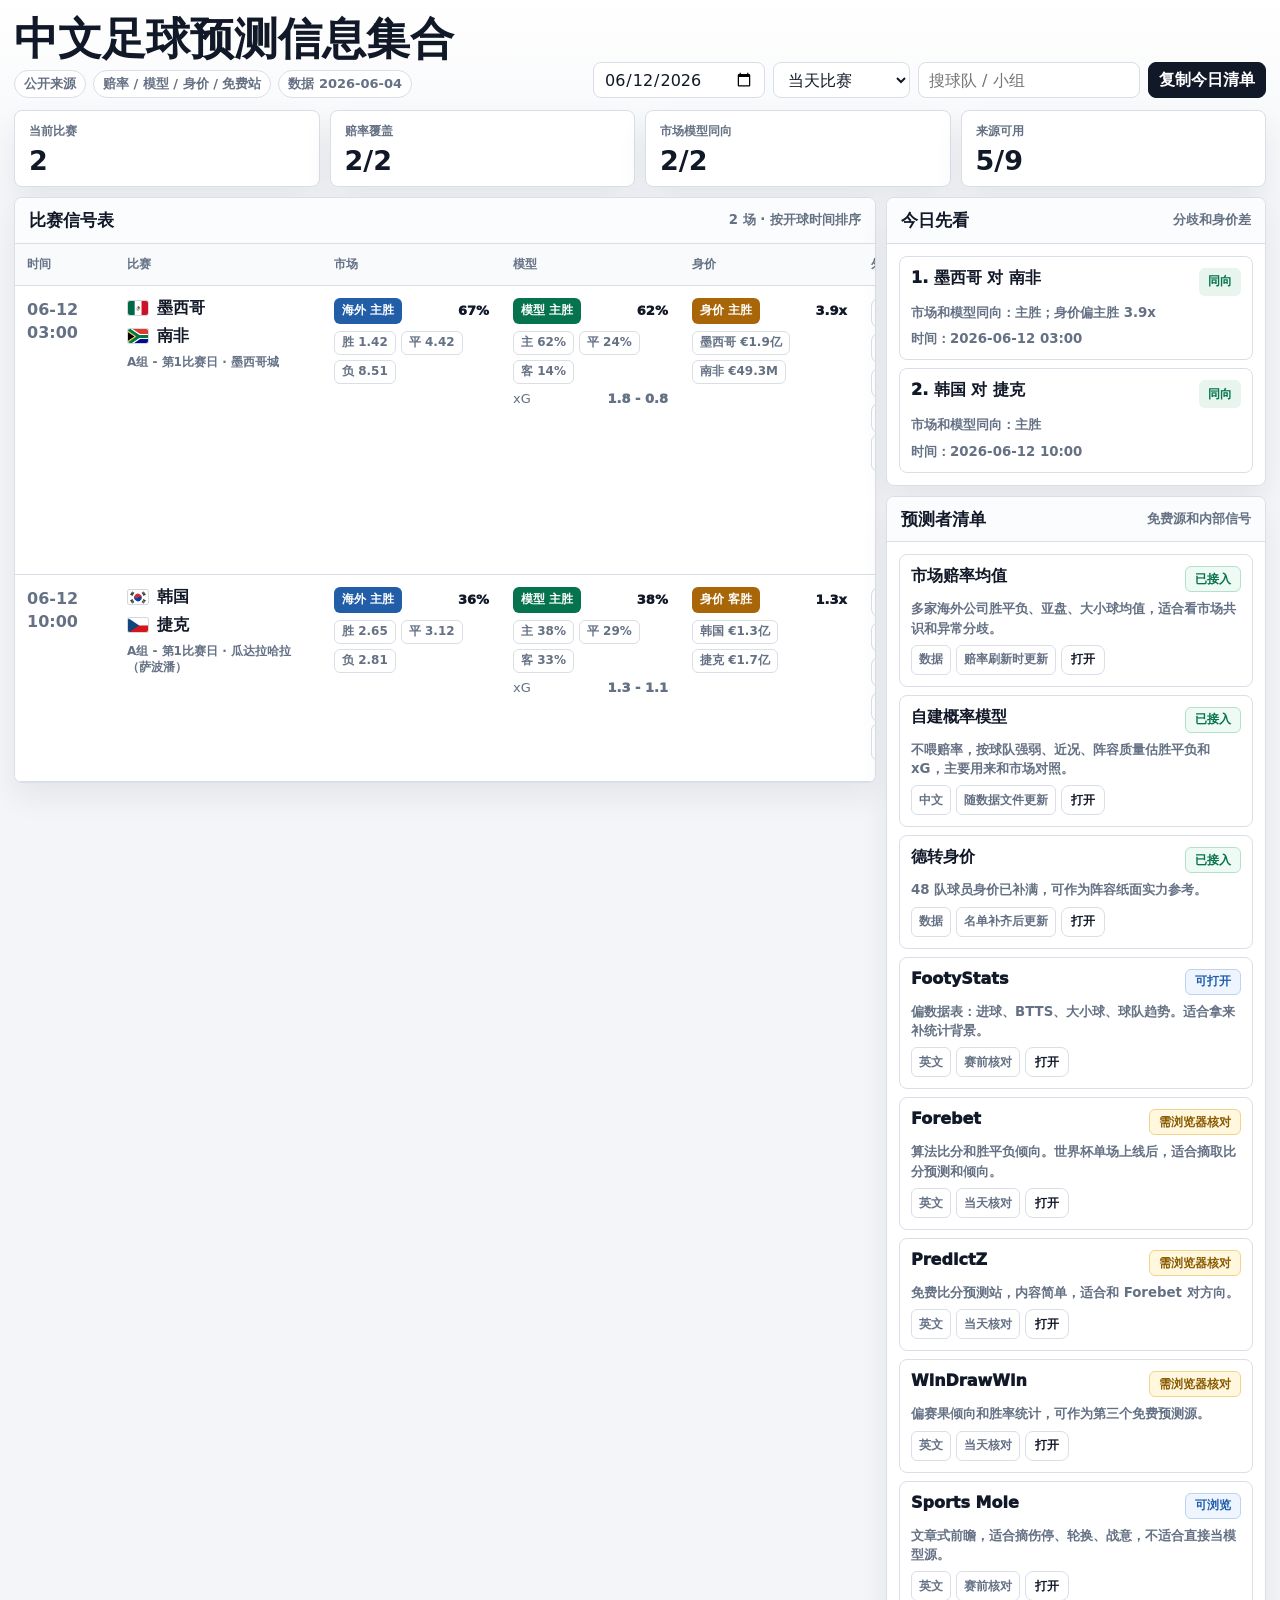
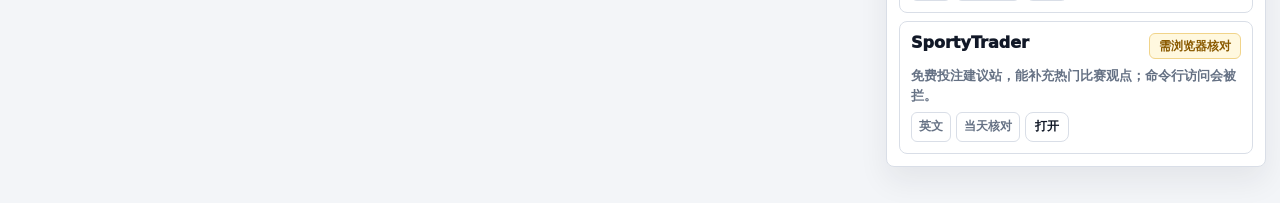
==== predictions.html @ edd51e8d "Add Chinese prediction hub" ====
<!doctype html>
<html lang="zh-CN">
<head>
  <meta charset="utf-8">
  <meta name="viewport" content="width=device-width, initial-scale=1">
  <meta name="description" content="中文足球预测信息集合：把赛程、赔率、模型、德转身价和免费预测源放在一张表里，方便赛前核对。">
  <title>中文足球预测信息集合</title>
  <link rel="icon" href="data:image/svg+xml,%3Csvg xmlns='http://www.w3.org/2000/svg' viewBox='0 0 32 32'%3E%3Crect width='32' height='32' rx='7' fill='%23111827'/%3E%3Cpath d='M7 20h18v4H7z' fill='%23ffffff'/%3E%3Cpath d='M7 14h12v4H7z' fill='%23f0c24b'/%3E%3Cpath d='M7 8h8v4H7z' fill='%23225ea8'/%3E%3C/svg%3E">
  <style>
    :root {
      color-scheme: light;
      --bg: #f3f5f8;
      --panel: #ffffff;
      --ink: #111827;
      --muted: #657184;
      --line: #d9dee7;
      --soft: #eef2f6;
      --blue: #225ea8;
      --green: #05734e;
      --amber: #a86609;
      --red: #b93631;
      --violet: #5946a8;
      --shadow: 0 14px 30px rgba(23, 31, 47, 0.07);
    }

    * { box-sizing: border-box; }
    html { scroll-behavior: smooth; }
    body {
      margin: 0;
      color: var(--ink);
      background:
        linear-gradient(180deg, #ffffff 0, rgba(255,255,255,0) 220px),
        var(--bg);
      font-family: Inter, ui-sans-serif, system-ui, -apple-system, BlinkMacSystemFont, "PingFang SC", "Microsoft YaHei", sans-serif;
    }

    button, input, select { font: inherit; }
    button { cursor: pointer; }
    a { color: inherit; text-decoration: none; }

    .shell {
      width: min(1440px, calc(100% - 28px));
      margin: 0 auto;
      padding: 16px 0 36px;
    }

    .topbar {
      display: grid;
      grid-template-columns: minmax(0, 1fr) auto;
      gap: 14px;
      align-items: end;
      margin-bottom: 12px;
    }

    h1 {
      margin: 0 0 8px;
      font-size: clamp(26px, 4vw, 44px);
      line-height: 1.05;
      letter-spacing: 0;
    }

    .deck {
      display: flex;
      flex-wrap: wrap;
      gap: 7px;
      color: var(--muted);
      font-size: 13px;
      font-weight: 760;
    }

    .pill,
    .status,
    .tag {
      display: inline-flex;
      align-items: center;
      min-height: 28px;
      padding: 0 9px;
      border: 1px solid var(--line);
      border-radius: 999px;
      background: #fff;
      white-space: nowrap;
    }

    .controls {
      display: flex;
      flex-wrap: wrap;
      justify-content: flex-end;
      gap: 8px;
    }

    .controls input,
    .controls select,
    .copy-btn,
    .link-btn {
      min-height: 36px;
      border: 1px solid var(--line);
      border-radius: 8px;
      background: #fff;
      color: var(--ink);
      padding: 0 10px;
      outline: none;
    }

    .copy-btn {
      background: #111827;
      color: #fff;
      border-color: #111827;
      font-weight: 850;
    }

    .metrics {
      display: grid;
      grid-template-columns: repeat(4, minmax(0, 1fr));
      gap: 10px;
      margin-bottom: 10px;
    }

    .metric,
    .panel,
    .brief-card,
    .source-card {
      border: 1px solid var(--line);
      border-radius: 8px;
      background: var(--panel);
      box-shadow: var(--shadow);
    }

    .metric {
      min-height: 74px;
      padding: 12px 14px;
    }

    .metric span {
      display: block;
      color: var(--muted);
      font-size: 12px;
      font-weight: 850;
    }

    .metric strong {
      display: block;
      margin-top: 7px;
      font-size: 27px;
      line-height: 1;
    }

    .layout {
      display: grid;
      grid-template-columns: minmax(0, 1fr) 380px;
      gap: 10px;
      align-items: start;
    }

    .panel { overflow: hidden; }

    .panel-head {
      display: flex;
      justify-content: space-between;
      align-items: center;
      gap: 12px;
      padding: 12px 14px;
      border-bottom: 1px solid var(--line);
      background: #fbfcfd;
    }

    .panel-head h2 {
      margin: 0;
      font-size: 17px;
      line-height: 1.2;
      letter-spacing: 0;
    }

    .panel-head small {
      color: var(--muted);
      font-weight: 850;
    }

    .table-wrap { overflow-x: auto; }

    table {
      width: 100%;
      min-width: 1040px;
      border-collapse: collapse;
      background: #fff;
    }

    th, td {
      padding: 12px;
      border-bottom: 1px solid var(--line);
      text-align: left;
      vertical-align: top;
    }

    th {
      position: sticky;
      top: 0;
      z-index: 2;
      background: #f8fafc;
      color: var(--muted);
      font-size: 12px;
      font-weight: 920;
    }

    tbody tr:hover { background: #fbfdff; }

    .time {
      min-width: 76px;
      color: var(--muted);
      font-weight: 900;
      line-height: 1.45;
    }

    .match-name {
      display: grid;
      gap: 7px;
      min-width: 182px;
      font-weight: 920;
    }

    .team-line {
      display: flex;
      align-items: center;
      gap: 8px;
    }

    .flag {
      width: 22px;
      height: 16px;
      border: 1px solid rgba(17, 24, 39, 0.12);
      border-radius: 3px;
      object-fit: cover;
      background: var(--soft);
      flex: 0 0 auto;
    }

    .round {
      color: var(--muted);
      font-size: 12px;
      font-weight: 820;
      line-height: 1.4;
    }

    .stack {
      display: grid;
      gap: 7px;
      min-width: 154px;
    }

    .line {
      display: flex;
      align-items: center;
      justify-content: space-between;
      gap: 8px;
      font-size: 13px;
    }

    .line b { font-weight: 920; }
    .muted { color: var(--muted); }

    .odds-row,
    .source-row {
      display: flex;
      flex-wrap: wrap;
      gap: 5px;
    }

    .odds-row span,
    .mini {
      display: inline-flex;
      align-items: center;
      min-height: 24px;
      padding: 0 7px;
      border: 1px solid var(--line);
      border-radius: 6px;
      background: #fff;
      color: var(--muted);
      font-size: 12px;
      font-weight: 820;
    }

    .pick {
      display: inline-flex;
      align-items: center;
      min-height: 26px;
      padding: 0 8px;
      border-radius: 6px;
      color: #fff;
      background: #1f2937;
      font-size: 12px;
      font-weight: 920;
    }

    .pick.market { background: var(--blue); }
    .pick.model { background: var(--green); }
    .pick.value { background: var(--amber); }
    .pick.source { background: var(--violet); }
    .pick.none { background: #8b95a5; }

    .gap-badge {
      display: inline-flex;
      align-items: center;
      min-height: 28px;
      padding: 0 9px;
      border-radius: 6px;
      font-size: 12px;
      font-weight: 920;
      background: #eef2f6;
      color: #1f2937;
    }

    .gap-badge.high { background: #fde8e6; color: var(--red); }
    .gap-badge.mid { background: #fff3d6; color: #8a5a00; }
    .gap-badge.low { background: #e7f5ee; color: var(--green); }

    .side-stack {
      display: grid;
      gap: 10px;
    }

    .brief-list,
    .source-list {
      display: grid;
      gap: 8px;
      padding: 12px;
    }

    .brief-card,
    .source-card {
      display: grid;
      gap: 7px;
      padding: 11px;
      box-shadow: none;
    }

    .brief-top,
    .source-top {
      display: flex;
      align-items: flex-start;
      justify-content: space-between;
      gap: 10px;
      font-weight: 920;
    }

    .brief-card small,
    .source-card small {
      color: var(--muted);
      font-weight: 760;
      line-height: 1.45;
    }

    .source-meta {
      display: flex;
      flex-wrap: wrap;
      gap: 5px;
    }

    .status { min-height: 26px; border-radius: 6px; font-size: 12px; font-weight: 900; }
    .status.ready { color: var(--green); border-color: #b7dfcc; background: #eefaf4; }
    .status.manual { color: #8a5a00; border-color: #f1d48a; background: #fff8df; }
    .status.open { color: var(--blue); border-color: #bfd3ee; background: #eef5ff; }

    .link-btn {
      display: inline-flex;
      align-items: center;
      justify-content: center;
      min-height: 30px;
      padding: 0 9px;
      color: #111827;
      font-size: 12px;
      font-weight: 900;
      white-space: nowrap;
    }

    .empty {
      padding: 22px;
      color: var(--muted);
      font-weight: 850;
    }

    @media (max-width: 1120px) {
      .topbar,
      .layout { grid-template-columns: 1fr; }
      .controls { justify-content: flex-start; }
      .metrics { grid-template-columns: repeat(2, minmax(0, 1fr)); }
    }

    @media (max-width: 720px) {
      .shell { width: min(100% - 18px, 1440px); padding-top: 12px; }
      .metrics { grid-template-columns: repeat(2, minmax(0, 1fr)); }
      .metric { min-height: 66px; padding: 10px; }
      .metric strong { font-size: 22px; }
      .panel-head { align-items: flex-start; flex-direction: column; }
      table { min-width: 0; }
      thead { display: none; }
      tbody, tr, td { display: block; width: 100%; }
      tbody tr { padding: 10px 0; border-bottom: 1px solid var(--line); }
      td { border-bottom: 0; padding: 7px 12px; }
      td::before {
        content: attr(data-label);
        display: block;
        margin-bottom: 5px;
        color: var(--muted);
        font-size: 11px;
        font-weight: 920;
      }
      .match-name, .stack { min-width: 0; }
      .controls input[type="search"] { width: min(100%, 220px); }
    }
  </style>
</head>
<body>
  <main class="shell">
    <header class="topbar">
      <div>
        <h1>中文足球预测信息集合</h1>
        <div class="deck">
          <span class="pill">公开来源</span>
          <span class="pill">赔率 / 模型 / 身价 / 免费站</span>
          <span class="pill" id="updated-at">读取中</span>
        </div>
      </div>
      <div class="controls" aria-label="筛选比赛">
        <input id="date-filter" type="date" value="2026-06-25">
        <select id="scope-filter">
          <option value="day">当天比赛</option>
          <option value="48h">未来 48 小时</option>
          <option value="all">全部比赛</option>
          <option value="gap">高分歧</option>
        </select>
        <input id="team-filter" type="search" placeholder="搜球队 / 小组">
        <button class="copy-btn" id="copy-brief" type="button">复制今日清单</button>
      </div>
    </header>

    <section class="metrics" id="metrics" aria-label="今日概览"></section>

    <section class="layout">
      <div class="panel">
        <div class="panel-head">
          <h2>比赛信号表</h2>
          <small id="table-note">按开球时间排序</small>
        </div>
        <div class="table-wrap">
          <table>
            <thead>
              <tr>
                <th>时间</th>
                <th>比赛</th>
                <th>市场</th>
                <th>模型</th>
                <th>身价</th>
                <th>外部源</th>
                <th>读法</th>
              </tr>
            </thead>
            <tbody id="match-body"><tr><td colspan="7" class="empty">正在读取数据...</td></tr></tbody>
          </table>
        </div>
      </div>

      <aside class="side-stack">
        <section class="panel">
          <div class="panel-head">
            <h2>今日先看</h2>
            <small>分歧和身价差</small>
          </div>
          <div class="brief-list" id="brief-list"></div>
        </section>

        <section class="panel">
          <div class="panel-head">
            <h2>预测者清单</h2>
            <small>免费源和内部信号</small>
          </div>
          <div class="source-list" id="source-list"></div>
        </section>
      </aside>
    </section>
  </main>

  <script>
    const PICK_TEXT = { home: "主胜", draw: "平局", away: "客胜" };
    const state = { matches: [], squads: {}, sources: [], visible: [] };

    const el = {
      updatedAt: document.querySelector("#updated-at"),
      metrics: document.querySelector("#metrics"),
      body: document.querySelector("#match-body"),
      briefList: document.querySelector("#brief-list"),
      sourceList: document.querySelector("#source-list"),
      date: document.querySelector("#date-filter"),
      scope: document.querySelector("#scope-filter"),
      team: document.querySelector("#team-filter"),
      tableNote: document.querySelector("#table-note"),
      copy: document.querySelector("#copy-brief")
    };

    function esc(value) {
      return String(value == null ? "" : value).replace(/[&<>"']/g, (char) => ({
        "&": "&amp;", "<": "&lt;", ">": "&gt;", '"': "&quot;", "'": "&#39;"
      }[char]));
    }

    function parseKickoff(value) {
      return new Date(String(value).replace(" ", "T") + ":00+08:00");
    }

    function dateKey(value) {
      return String(value || "").slice(0, 10);
    }

    function timeLabel(value) {
      const [, time] = String(value).split(" ");
      return time || "--:--";
    }

    function flag(team) {
      const iso = state.squads[team]?.iso;
      if (!iso) return "";
      return `<img class="flag" src="./assets/flags/4x3/${esc(iso)}.svg" alt="">`;
    }

    function valueAmount(team) {
      return Number(state.squads[team]?.market_value_eur || 0);
    }

    function marketMoney(value) {
      const n = Number(value || 0);
      if (!n) return "待补";
      if (n >= 1e9) return `€${(n / 1e9).toFixed(2)}B`;
      if (n >= 100e6) return `€${(n / 100e6).toFixed(1)}亿`;
      return `€${(n / 1e6).toFixed(1)}M`;
    }

    function percent(value) {
      const n = Number(value);
      if (!Number.isFinite(n)) return "--";
      return `${Math.round(n * 100)}%`;
    }

    function fairProbs(odds) {
      if (!odds || !odds.home || !odds.draw || !odds.away) return null;
      const raw = { home: 1 / odds.home, draw: 1 / odds.draw, away: 1 / odds.away };
      const total = raw.home + raw.draw + raw.away;
      return { home: raw.home / total, draw: raw.draw / total, away: raw.away / total };
    }

    function topPick(obj) {
      if (!obj) return { key: null, value: null };
      return ["home", "draw", "away"].reduce((best, key) => {
        const value = Number(obj[key]);
        return Number.isFinite(value) && value > Number(best.value ?? -1) ? { key, value } : best;
      }, { key: null, value: null });
    }

    function matchMarket(match) {
      const lottery = match.lottery?.oneXTwo || null;
      const offshore = match.offshore?.oneXTwo || null;
      return { active: lottery || offshore, source: lottery ? "竞彩" : offshore ? "海外" : "待抓取" };
    }

    function valuePick(match) {
      const home = valueAmount(match.home);
      const away = valueAmount(match.away);
      if (!home && !away) return { key: null, home, away, ratio: 0 };
      if (home === away) return { key: "draw", home, away, ratio: 1 };
      const bigger = Math.max(home, away);
      const smaller = Math.max(1, Math.min(home || 1, away || 1));
      return { key: home > away ? "home" : "away", home, away, ratio: bigger / smaller };
    }

    function enrich(match) {
      const market = matchMarket(match);
      const fair = fairProbs(market.active);
      const marketPick = topPick(fair);
      const modelPick = topPick(match.model);
      const value = valuePick(match);
      const gap = fair ? Math.max(...["home", "draw", "away"].map((key) => Math.abs(Number(match.model?.[key] || 0) - Number(fair[key] || 0)))) : 0;
      return { ...match, market, fair, marketPick, modelPick, value, gap, kickoffDate: parseKickoff(match.kickoff) };
    }

    function gapLevel(match) {
      const directionDiff = match.marketPick.key && match.modelPick.key && match.marketPick.key !== match.modelPick.key;
      if (directionDiff || match.gap >= 0.18) return ["high", "重点看", directionDiff ? "方向不同" : `最大差 ${percent(match.gap)}`];
      if (match.gap >= 0.10) return ["mid", "有分歧", `最大差 ${percent(match.gap)}`];
      return ["low", "同向", `最大差 ${percent(match.gap)}`];
    }

    function sourceStatusClass(source) {
      if (source.status === "已接入") return "ready";
      if (source.status === "可打开" || source.status === "可浏览") return "open";
      return "manual";
    }

    function readLine(match) {
      const [level, label, note] = gapLevel(match);
      const pieces = [];
      if (match.marketPick.key && match.modelPick.key && match.marketPick.key === match.modelPick.key) {
        pieces.push(`市场和模型同向：${PICK_TEXT[match.modelPick.key]}`);
      } else if (match.marketPick.key && match.modelPick.key) {
        pieces.push(`市场看${PICK_TEXT[match.marketPick.key]}，模型看${PICK_TEXT[match.modelPick.key]}`);
      } else {
        pieces.push("等赔率或模型补齐");
      }
      if (match.value.key && match.value.ratio >= 1.4) pieces.push(`身价偏${PICK_TEXT[match.value.key]} ${match.value.ratio.toFixed(1)}x`);
      return { level, label, note, text: pieces.join("；") };
    }

    function teamLine(team) {
      return `<span class="team-line">${flag(team)}<span>${esc(team)}</span></span>`;
    }

    function oddsHtml(match) {
      const active = match.market.active;
      if (!active) return `<span class="pick none">赔率待抓取</span>`;
      return `
        <div class="line"><span class="pick market">${match.market.source} ${PICK_TEXT[match.marketPick.key]}</span><b>${percent(match.marketPick.value)}</b></div>
        <div class="odds-row"><span>胜 ${Number(active.home).toFixed(2)}</span><span>平 ${Number(active.draw).toFixed(2)}</span><span>负 ${Number(active.away).toFixed(2)}</span></div>
      `;
    }

    function modelHtml(match) {
      if (!match.modelPick.key) return `<span class="pick none">模型待算</span>`;
      return `
        <div class="line"><span class="pick model">模型 ${PICK_TEXT[match.modelPick.key]}</span><b>${percent(match.modelPick.value)}</b></div>
        <div class="odds-row"><span>主 ${percent(match.model?.home)}</span><span>平 ${percent(match.model?.draw)}</span><span>客 ${percent(match.model?.away)}</span></div>
        <div class="line muted"><span>xG</span><b>${Number(match.model?.xgHome || 0).toFixed(1)} - ${Number(match.model?.xgAway || 0).toFixed(1)}</b></div>
      `;
    }

    function valueHtml(match) {
      const value = match.value;
      const label = value.key ? PICK_TEXT[value.key] : "待补";
      const ratioText = value.ratio > 1 ? `${value.ratio.toFixed(1)}x` : "接近";
      return `
        <div class="line"><span class="pick value">身价 ${label}</span><b>${ratioText}</b></div>
        <div class="odds-row"><span>${esc(match.home)} ${marketMoney(value.home)}</span><span>${esc(match.away)} ${marketMoney(value.away)}</span></div>
      `;
    }

    function sourcesHtml() {
      const free = state.sources.filter((source) => ["free-site", "media"].includes(source.kind)).slice(0, 4);
      return `<div class="source-row">${free.map((source) => `<a class="link-btn" href="${esc(source.url)}" target="_blank" rel="noreferrer">${esc(source.name)}</a>`).join("")}</div><span class="mini">单场结果需人工核对</span>`;
    }

    function readHtml(match) {
      const read = readLine(match);
      return `<span class="gap-badge ${read.level}">${read.label}</span><div class="muted" style="margin-top:7px;font-size:12px;font-weight:820">${esc(read.text)}</div><div class="muted" style="margin-top:5px;font-size:12px">${esc(read.note)}</div>`;
    }

    function renderMetrics(rows) {
      const withMarket = rows.filter((match) => match.market.active).length;
      const aligned = rows.filter((match) => match.marketPick.key && match.marketPick.key === match.modelPick.key).length;
      const highGap = rows.filter((match) => gapLevel(match)[0] === "high").length;
      const sourceReady = state.sources.filter((source) => source.status === "已接入" || source.status === "可打开" || source.status === "可浏览").length;
      const items = [
        ["当前比赛", rows.length],
        ["赔率覆盖", `${withMarket}/${rows.length}`],
        ["市场模型同向", `${aligned}/${rows.length}`],
        ["来源可用", `${sourceReady}/${state.sources.length}`]
      ];
      if (highGap) items[2] = ["重点分歧", highGap];
      el.metrics.innerHTML = items.map(([label, value]) => `<div class="metric"><span>${label}</span><strong>${value}</strong></div>`).join("");
    }

    function renderRows(rows) {
      if (!rows.length) {
        el.body.innerHTML = `<tr><td colspan="7" class="empty">没有匹配比赛</td></tr>`;
        return;
      }
      el.body.innerHTML = rows.map((match) => `
        <tr>
          <td data-label="时间"><div class="time">${dateKey(match.kickoff).slice(5)}<br>${timeLabel(match.kickoff)}</div></td>
          <td data-label="比赛"><div class="match-name">${teamLine(match.home)}${teamLine(match.away)}<span class="round">${esc(match.round)} · ${esc(match.venue)}</span></div></td>
          <td data-label="市场"><div class="stack">${oddsHtml(match)}</div></td>
          <td data-label="模型"><div class="stack">${modelHtml(match)}</div></td>
          <td data-label="身价"><div class="stack">${valueHtml(match)}</div></td>
          <td data-label="外部源">${sourcesHtml(match)}</td>
          <td data-label="读法">${readHtml(match)}</td>
        </tr>
      `).join("");
    }

    function renderBrief(rows) {
      const top = rows.slice().sort((a, b) => {
        const av = (gapLevel(a)[0] === "high" ? 0.35 : 0) + a.gap + Math.min(a.value.ratio || 0, 8) / 100;
        const bv = (gapLevel(b)[0] === "high" ? 0.35 : 0) + b.gap + Math.min(b.value.ratio || 0, 8) / 100;
        return bv - av;
      }).slice(0, 6);
      el.briefList.innerHTML = top.map((match, index) => {
        const read = readLine(match);
        return `<article class="brief-card">
          <div class="brief-top"><span>${index + 1}. ${esc(match.home)} 对 ${esc(match.away)}</span><span class="gap-badge ${read.level}">${read.label}</span></div>
          <small>${esc(read.text)}</small>
          <small>时间：${esc(dateKey(match.kickoff))} ${esc(timeLabel(match.kickoff))}</small>
        </article>`;
      }).join("") || `<div class="empty">暂无可读比赛</div>`;
    }

    function renderSources() {
      el.sourceList.innerHTML = state.sources.map((source) => `
        <article class="source-card">
          <div class="source-top"><span>${esc(source.name)}</span><span class="status ${sourceStatusClass(source)}">${esc(source.status)}</span></div>
          <small>${esc(source.summary)}</small>
          <div class="source-meta"><span class="mini">${esc(source.language)}</span><span class="mini">${esc(source.cadence)}</span><a class="link-btn" href="${esc(source.url)}" target="_blank" rel="noreferrer">打开</a></div>
        </article>
      `).join("");
    }

    function selectedRows() {
      const selectedDate = el.date.value || "2026-06-25";
      const text = el.team.value.trim();
      const start = new Date(`${selectedDate}T00:00:00+08:00`);
      const end = new Date(start.getTime() + (el.scope.value === "48h" ? 48 : 24) * 60 * 60 * 1000);
      return state.matches.filter((match) => {
        if (text && !`${match.home}${match.away}${match.round}${match.venue}`.includes(text)) return false;
        if (el.scope.value === "all") return true;
        if (el.scope.value === "gap") return gapLevel(match)[0] === "high";
        return match.kickoffDate >= start && match.kickoffDate < end;
      }).sort((a, b) => a.kickoffDate - b.kickoffDate);
    }

    function render() {
      const rows = selectedRows();
      state.visible = rows;
      renderMetrics(rows);
      renderRows(rows);
      renderBrief(rows);
      el.tableNote.textContent = `${rows.length} 场 · 按开球时间排序`;
    }

    function copyBrief() {
      const lines = state.visible.slice(0, 12).map((match) => {
        const read = readLine(match);
        return `${dateKey(match.kickoff)} ${timeLabel(match.kickoff)} ${match.home} 对 ${match.away}｜${read.text}`;
      });
      const text = [`中文足球预测信息集合`, `日期：${el.date.value}`, ...lines, `来源入口：https://www.rezz.asia/predictions.html`].join("\n");
      navigator.clipboard?.writeText(text).then(() => {
        el.copy.textContent = "已复制";
        setTimeout(() => { el.copy.textContent = "复制今日清单"; }, 1200);
      }).catch(() => {
        window.prompt("复制下面内容", text);
      });
    }

    function setDefaultDate(matches) {
      const available = Array.from(new Set(matches.map((match) => dateKey(match.kickoff)))).sort();
      const today = new Date().toLocaleDateString("en-CA", { timeZone: "Asia/Shanghai" });
      const exact = available.find((date) => date === today);
      const next = available.find((date) => date >= today);
      el.date.value = exact || next || available[0] || "2026-06-25";
    }

    async function init() {
      try {
        const [matchesRes, squadsRes, sourcesRes] = await Promise.all([
          fetch("./data/matches.json", { cache: "no-store" }),
          fetch("./data/squads.json", { cache: "no-store" }),
          fetch("./data/prediction-sources.json", { cache: "no-store" })
        ]);
        const matchesData = await matchesRes.json();
        const squadsData = await squadsRes.json();
        const sourcesData = await sourcesRes.json();
        state.squads = squadsData.teams || {};
        state.sources = sourcesData.sources || [];
        state.matches = (matchesData.matches || []).map(enrich);
        setDefaultDate(state.matches);
        el.updatedAt.textContent = `数据 ${String(matchesData.updatedAt || "").slice(0, 10) || "已读取"}`;
        renderSources();
        render();
      } catch (error) {
        el.body.innerHTML = `<tr><td colspan="7" class="empty">数据读取失败：${esc(error.message)}</td></tr>`;
      }
    }

    [el.date, el.scope, el.team].forEach((node) => node.addEventListener("input", render));
    el.copy.addEventListener("click", copyBrief);
    init();
  </script>
</body>
</html>
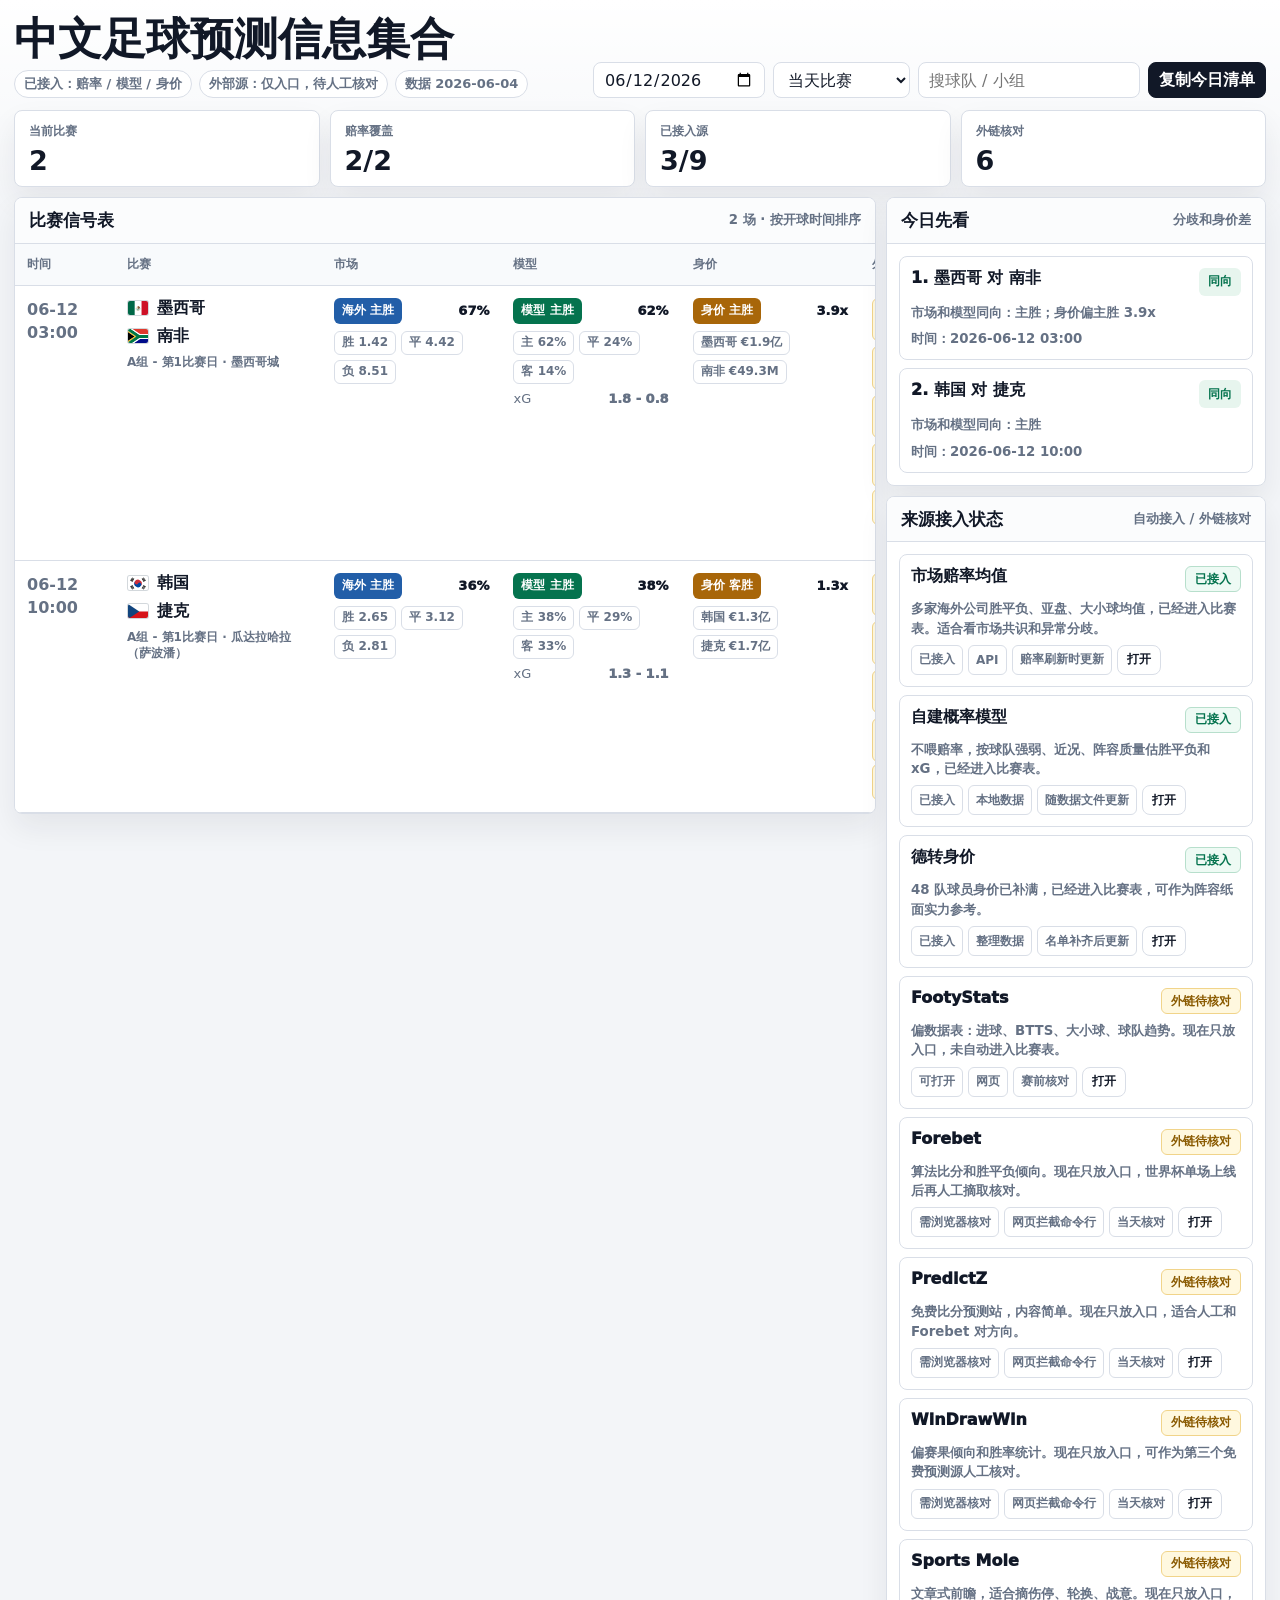
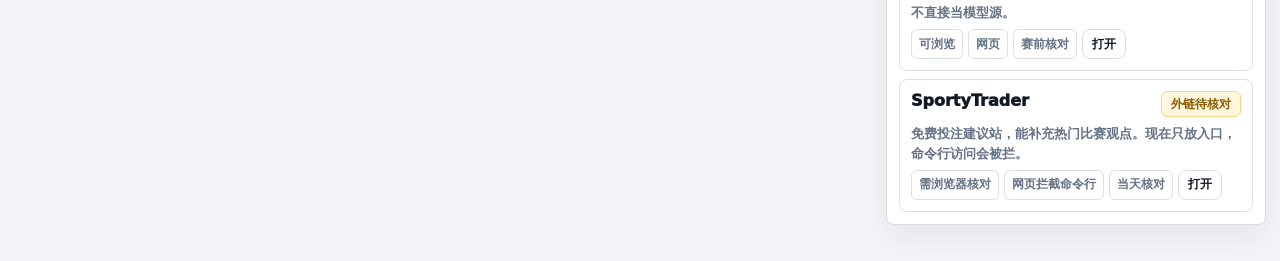
==== commit d35eec17: "Clarify prediction source integration" ====
--- a/predictions.html
+++ b/predictions.html
@@ -278,6 +278,29 @@
       font-weight: 820;
     }
 
+    .source-chip {
+      display: inline-grid;
+      gap: 2px;
+      min-width: 88px;
+      padding: 6px 7px;
+      border: 1px solid var(--line);
+      border-radius: 6px;
+      background: #fff;
+      font-size: 12px;
+      line-height: 1.2;
+      font-weight: 900;
+    }
+
+    .source-chip small {
+      color: var(--muted);
+      font-size: 11px;
+      font-weight: 820;
+    }
+
+    .source-chip.ready { border-color: #b7dfcc; background: #eefaf4; color: var(--green); }
+    .source-chip.external { border-color: #f1d48a; background: #fff8df; color: #8a5a00; }
+    .source-note { color: #8a5a00; border-color: #f1d48a; background: #fff8df; }
+
     .pick {
       display: inline-flex;
       align-items: center;
@@ -356,6 +379,7 @@
 
     .status { min-height: 26px; border-radius: 6px; font-size: 12px; font-weight: 900; }
     .status.ready { color: var(--green); border-color: #b7dfcc; background: #eefaf4; }
+    .status.external { color: #8a5a00; border-color: #f1d48a; background: #fff8df; }
     .status.manual { color: #8a5a00; border-color: #f1d48a; background: #fff8df; }
     .status.open { color: var(--blue); border-color: #bfd3ee; background: #eef5ff; }
 
@@ -414,8 +438,8 @@
       <div>
         <h1>中文足球预测信息集合</h1>
         <div class="deck">
-          <span class="pill">公开来源</span>
-          <span class="pill">赔率 / 模型 / 身价 / 免费站</span>
+          <span class="pill">已接入：赔率 / 模型 / 身价</span>
+          <span class="pill">外部源：仅入口，待人工核对</span>
           <span class="pill" id="updated-at">读取中</span>
         </div>
       </div>
@@ -449,7 +473,7 @@
                 <th>市场</th>
                 <th>模型</th>
                 <th>身价</th>
-                <th>外部源</th>
+                <th>外部源状态</th>
                 <th>读法</th>
               </tr>
             </thead>
@@ -469,8 +493,8 @@
 
         <section class="panel">
           <div class="panel-head">
-            <h2>预测者清单</h2>
-            <small>免费源和内部信号</small>
+            <h2>来源接入状态</h2>
+            <small>自动接入 / 外链核对</small>
           </div>
           <div class="source-list" id="source-list"></div>
         </section>
@@ -587,9 +611,14 @@
     }
 
     function sourceStatusClass(source) {
-      if (source.status === "已接入") return "ready";
-      if (source.status === "可打开" || source.status === "可浏览") return "open";
+      if (source.integration === "已接入" || source.status === "已接入") return "ready";
+      if (source.integration === "外链待核对") return "external";
       return "manual";
+    }
+
+    function sourceIntegrationLabel(source) {
+      if (source.integration) return source.integration;
+      return source.status === "已接入" ? "已接入" : "外链待核对";
     }
 
     function readLine(match) {
@@ -639,8 +668,8 @@
     }
 
     function sourcesHtml() {
-      const free = state.sources.filter((source) => ["free-site", "media"].includes(source.kind)).slice(0, 4);
-      return `<div class="source-row">${free.map((source) => `<a class="link-btn" href="${esc(source.url)}" target="_blank" rel="noreferrer">${esc(source.name)}</a>`).join("")}</div><span class="mini">单场结果需人工核对</span>`;
+      const external = state.sources.filter((source) => ["free-site", "media"].includes(source.kind)).slice(0, 4);
+      return `<div class="source-row">${external.map((source) => `<a class="source-chip ${sourceStatusClass(source)}" href="${esc(source.url)}" target="_blank" rel="noreferrer"><span>${esc(source.name)}</span><small>${esc(sourceIntegrationLabel(source))}</small></a>`).join("")}</div><span class="mini source-note">未自动入表，点开核对</span>`;
     }
 
     function readHtml(match) {
@@ -650,16 +679,14 @@
 
     function renderMetrics(rows) {
       const withMarket = rows.filter((match) => match.market.active).length;
-      const aligned = rows.filter((match) => match.marketPick.key && match.marketPick.key === match.modelPick.key).length;
-      const highGap = rows.filter((match) => gapLevel(match)[0] === "high").length;
-      const sourceReady = state.sources.filter((source) => source.status === "已接入" || source.status === "可打开" || source.status === "可浏览").length;
+      const connected = state.sources.filter((source) => sourceIntegrationLabel(source) === "已接入").length;
+      const external = state.sources.filter((source) => sourceIntegrationLabel(source) === "外链待核对").length;
       const items = [
         ["当前比赛", rows.length],
         ["赔率覆盖", `${withMarket}/${rows.length}`],
-        ["市场模型同向", `${aligned}/${rows.length}`],
-        ["来源可用", `${sourceReady}/${state.sources.length}`]
+        ["已接入源", `${connected}/${state.sources.length}`],
+        ["外链核对", external]
       ];
-      if (highGap) items[2] = ["重点分歧", highGap];
       el.metrics.innerHTML = items.map(([label, value]) => `<div class="metric"><span>${label}</span><strong>${value}</strong></div>`).join("");
     }
 
@@ -675,7 +702,7 @@
           <td data-label="市场"><div class="stack">${oddsHtml(match)}</div></td>
           <td data-label="模型"><div class="stack">${modelHtml(match)}</div></td>
           <td data-label="身价"><div class="stack">${valueHtml(match)}</div></td>
-          <td data-label="外部源">${sourcesHtml(match)}</td>
+          <td data-label="外部源状态">${sourcesHtml(match)}</td>
           <td data-label="读法">${readHtml(match)}</td>
         </tr>
       `).join("");
@@ -700,9 +727,9 @@
     function renderSources() {
       el.sourceList.innerHTML = state.sources.map((source) => `
         <article class="source-card">
-          <div class="source-top"><span>${esc(source.name)}</span><span class="status ${sourceStatusClass(source)}">${esc(source.status)}</span></div>
+          <div class="source-top"><span>${esc(source.name)}</span><span class="status ${sourceStatusClass(source)}">${esc(sourceIntegrationLabel(source))}</span></div>
           <small>${esc(source.summary)}</small>
-          <div class="source-meta"><span class="mini">${esc(source.language)}</span><span class="mini">${esc(source.cadence)}</span><a class="link-btn" href="${esc(source.url)}" target="_blank" rel="noreferrer">打开</a></div>
+          <div class="source-meta"><span class="mini">${esc(source.status)}</span><span class="mini">${esc(source.access || source.language)}</span><span class="mini">${esc(source.cadence)}</span><a class="link-btn" href="${esc(source.url)}" target="_blank" rel="noreferrer">打开</a></div>
         </article>
       `).join("");
     }
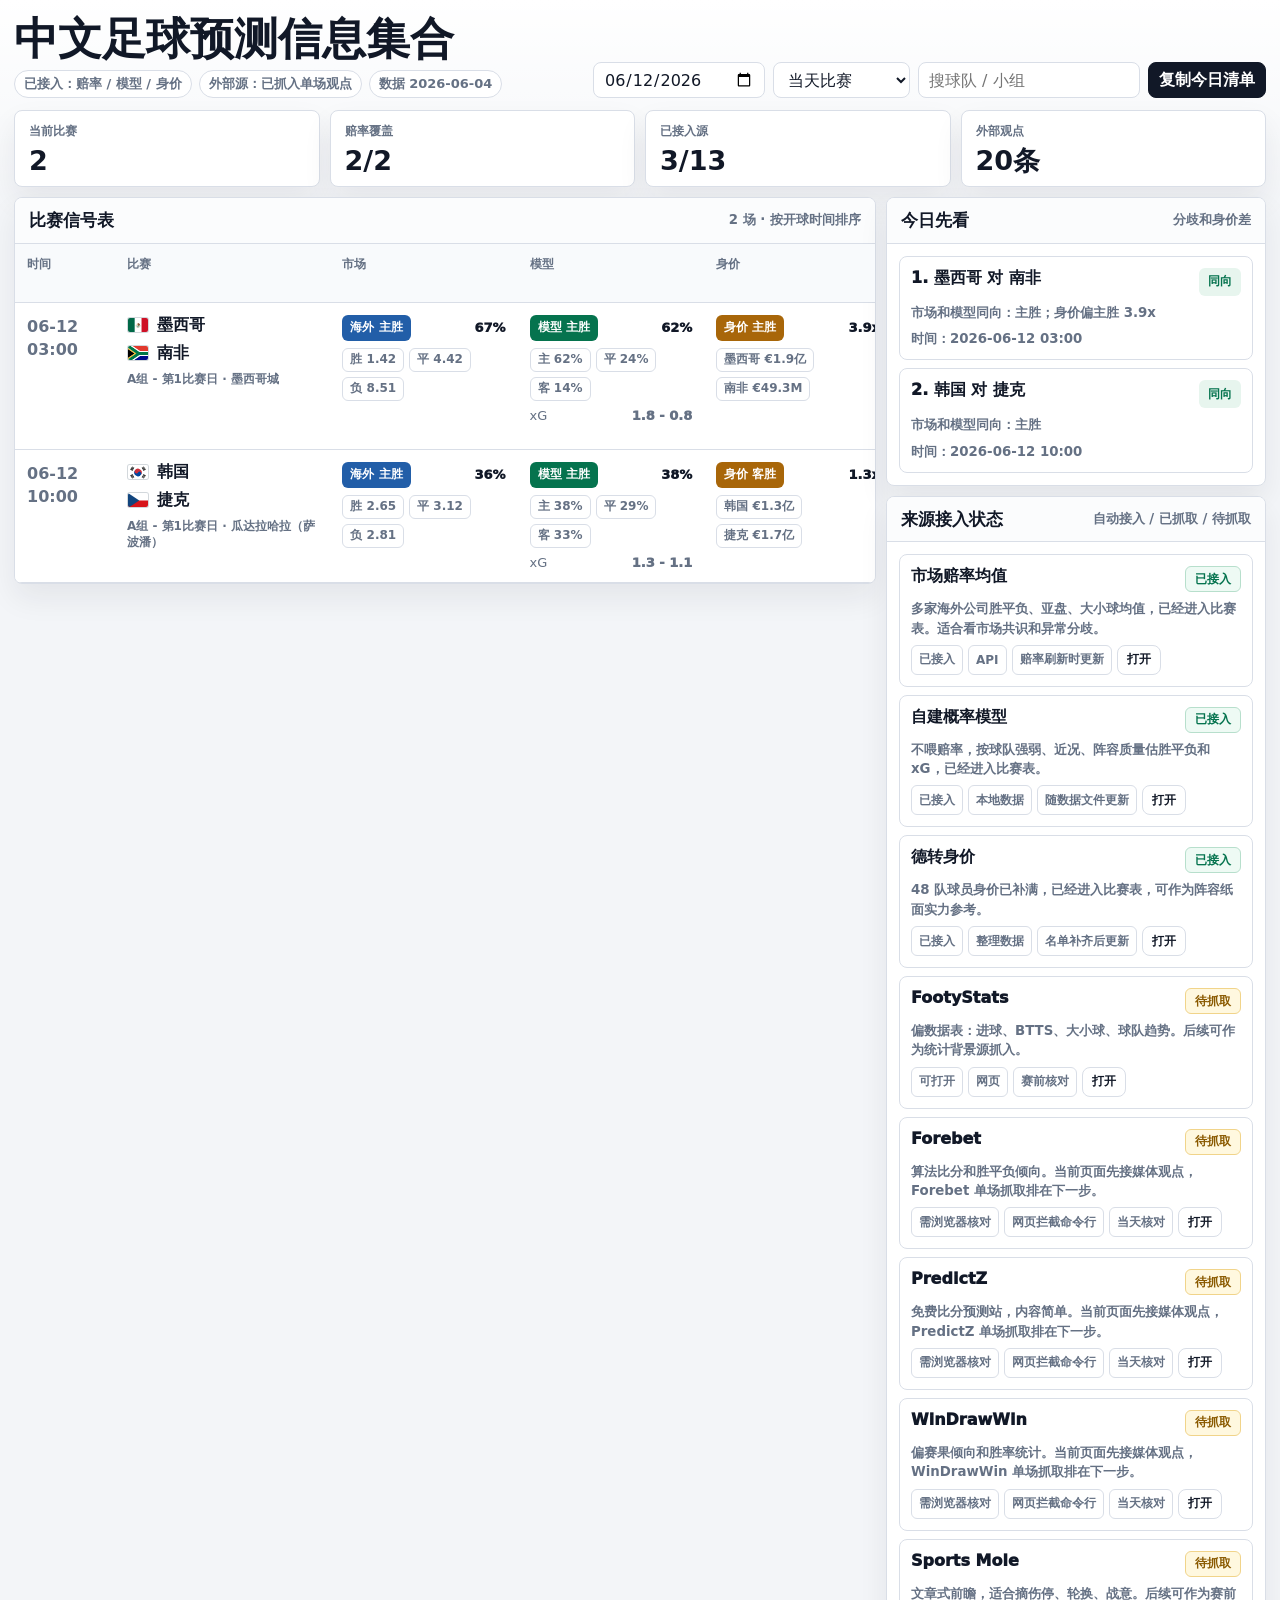
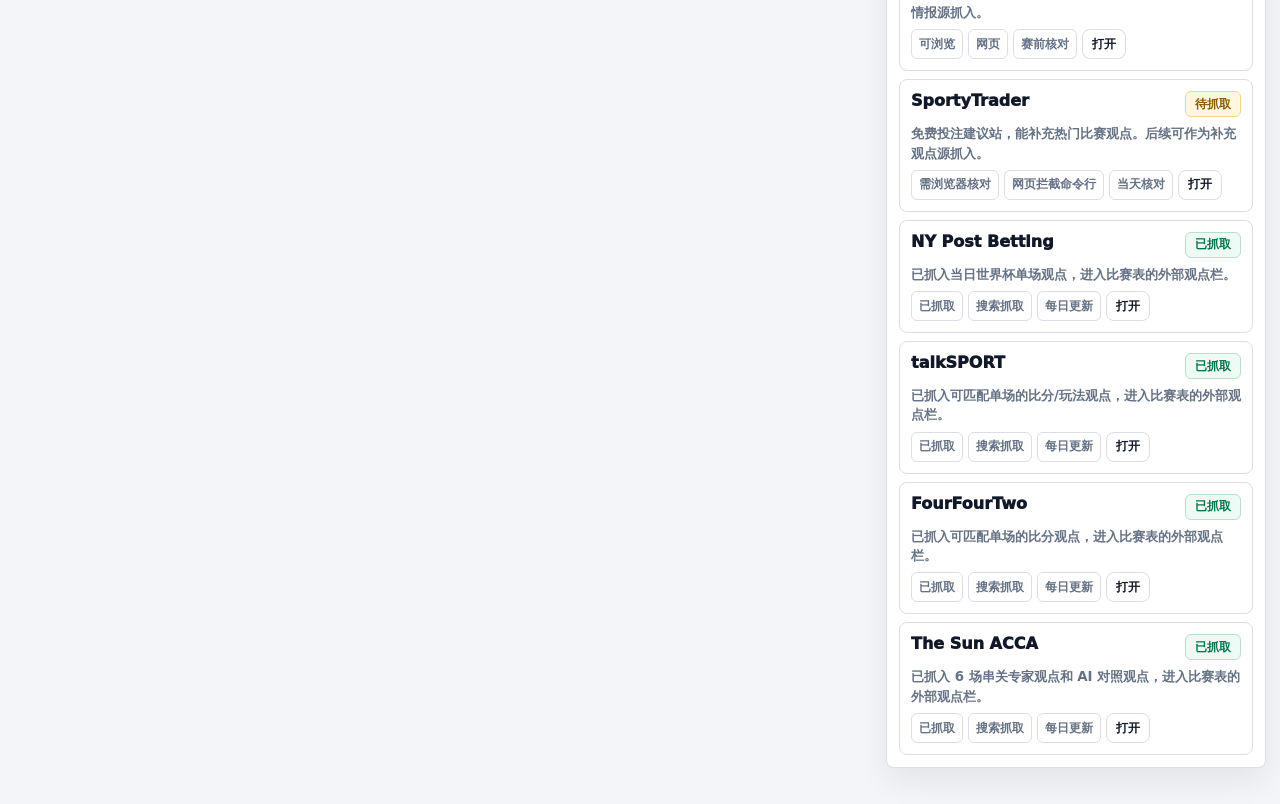
==== commit 30740737: "Show fetched external predictions" ====
--- a/predictions.html
+++ b/predictions.html
@@ -301,6 +301,40 @@
     .source-chip.external { border-color: #f1d48a; background: #fff8df; color: #8a5a00; }
     .source-note { color: #8a5a00; border-color: #f1d48a; background: #fff8df; }
 
+    .external-picks {
+      display: grid;
+      gap: 6px;
+      min-width: 190px;
+    }
+
+    .external-pick {
+      display: grid;
+      gap: 4px;
+      padding: 8px;
+      border: 1px solid #d8c6f4;
+      border-radius: 6px;
+      background: #f7f2ff;
+      color: #37255f;
+      font-size: 12px;
+      line-height: 1.35;
+    }
+
+    .external-pick b {
+      font-size: 12.5px;
+      font-weight: 920;
+    }
+
+    .external-pick small {
+      color: #6f6290;
+      font-weight: 820;
+      line-height: 1.4;
+    }
+
+    .external-pick a {
+      color: #5946a8;
+      font-weight: 900;
+    }
+
     .pick {
       display: inline-flex;
       align-items: center;
@@ -439,7 +473,7 @@
         <h1>中文足球预测信息集合</h1>
         <div class="deck">
           <span class="pill">已接入：赔率 / 模型 / 身价</span>
-          <span class="pill">外部源：仅入口，待人工核对</span>
+          <span class="pill">外部源：已抓入单场观点</span>
           <span class="pill" id="updated-at">读取中</span>
         </div>
       </div>
@@ -473,7 +507,7 @@
                 <th>市场</th>
                 <th>模型</th>
                 <th>身价</th>
-                <th>外部源状态</th>
+                <th>外部观点</th>
                 <th>读法</th>
               </tr>
             </thead>
@@ -494,7 +528,7 @@
         <section class="panel">
           <div class="panel-head">
             <h2>来源接入状态</h2>
-            <small>自动接入 / 外链核对</small>
+            <small>自动接入 / 已抓取 / 待抓取</small>
           </div>
           <div class="source-list" id="source-list"></div>
         </section>
@@ -504,7 +538,7 @@
 
   <script>
     const PICK_TEXT = { home: "主胜", draw: "平局", away: "客胜" };
-    const state = { matches: [], squads: {}, sources: [], visible: [] };
+    const state = { matches: [], squads: {}, sources: [], externalPredictions: {}, visible: [] };
 
     const el = {
       updatedAt: document.querySelector("#updated-at"),
@@ -612,13 +646,14 @@
 
     function sourceStatusClass(source) {
       if (source.integration === "已接入" || source.status === "已接入") return "ready";
-      if (source.integration === "外链待核对") return "external";
+      if (source.integration === "已抓取") return "ready";
+      if (source.integration === "待抓取") return "external";
       return "manual";
     }
 
     function sourceIntegrationLabel(source) {
       if (source.integration) return source.integration;
-      return source.status === "已接入" ? "已接入" : "外链待核对";
+      return source.status === "已接入" ? "已接入" : "待抓取";
     }
 
     function readLine(match) {
@@ -667,9 +702,17 @@
       `;
     }
 
-    function sourcesHtml() {
-      const external = state.sources.filter((source) => ["free-site", "media"].includes(source.kind)).slice(0, 4);
-      return `<div class="source-row">${external.map((source) => `<a class="source-chip ${sourceStatusClass(source)}" href="${esc(source.url)}" target="_blank" rel="noreferrer"><span>${esc(source.name)}</span><small>${esc(sourceIntegrationLabel(source))}</small></a>`).join("")}</div><span class="mini source-note">未自动入表，点开核对</span>`;
+    function externalPredictionsHtml(match) {
+      const picks = state.externalPredictions[match.id] || [];
+      if (!picks.length) return `<span class="mini source-note">暂无抓取观点</span>`;
+      return `<div class="external-picks">${picks.slice(0, 4).map((pick) => `
+        <div class="external-pick">
+          <b>${esc(pick.sourceName)}：${esc(pick.pick)}</b>
+          <small>${esc(pick.market || "观点")} · 置信 ${esc(pick.confidence || "中")}${pick.score ? ` · 比分 ${esc(pick.score)}` : ""}</small>
+          <small>${esc(pick.summary || "")}</small>
+          <a href="${esc(pick.url)}" target="_blank" rel="noreferrer">原文</a>
+        </div>
+      `).join("")}</div>`;
     }
 
     function readHtml(match) {
@@ -680,12 +723,13 @@
     function renderMetrics(rows) {
       const withMarket = rows.filter((match) => match.market.active).length;
       const connected = state.sources.filter((source) => sourceIntegrationLabel(source) === "已接入").length;
-      const external = state.sources.filter((source) => sourceIntegrationLabel(source) === "外链待核对").length;
+      const fetched = state.sources.filter((source) => sourceIntegrationLabel(source) === "已抓取").length;
+      const pickCount = Object.values(state.externalPredictions).reduce((sum, picks) => sum + picks.length, 0);
       const items = [
         ["当前比赛", rows.length],
         ["赔率覆盖", `${withMarket}/${rows.length}`],
         ["已接入源", `${connected}/${state.sources.length}`],
-        ["外链核对", external]
+        ["外部观点", pickCount ? `${pickCount}条` : `${fetched}源`]
       ];
       el.metrics.innerHTML = items.map(([label, value]) => `<div class="metric"><span>${label}</span><strong>${value}</strong></div>`).join("");
     }
@@ -702,7 +746,7 @@
           <td data-label="市场"><div class="stack">${oddsHtml(match)}</div></td>
           <td data-label="模型"><div class="stack">${modelHtml(match)}</div></td>
           <td data-label="身价"><div class="stack">${valueHtml(match)}</div></td>
-          <td data-label="外部源状态">${sourcesHtml(match)}</td>
+          <td data-label="外部观点">${externalPredictionsHtml(match)}</td>
           <td data-label="读法">${readHtml(match)}</td>
         </tr>
       `).join("");
@@ -780,16 +824,24 @@
 
     async function init() {
       try {
-        const [matchesRes, squadsRes, sourcesRes] = await Promise.all([
+        const [matchesRes, squadsRes, sourcesRes, externalRes] = await Promise.all([
           fetch("./data/matches.json", { cache: "no-store" }),
           fetch("./data/squads.json", { cache: "no-store" }),
-          fetch("./data/prediction-sources.json", { cache: "no-store" })
+          fetch("./data/prediction-sources.json", { cache: "no-store" }),
+          fetch("./data/external-predictions.json", { cache: "no-store" })
         ]);
         const matchesData = await matchesRes.json();
         const squadsData = await squadsRes.json();
         const sourcesData = await sourcesRes.json();
+        const externalData = await externalRes.json();
         state.squads = squadsData.teams || {};
         state.sources = sourcesData.sources || [];
+        state.externalPredictions = (externalData.predictions || []).reduce((map, prediction) => {
+          const key = prediction.matchId;
+          if (!map[key]) map[key] = [];
+          map[key].push(prediction);
+          return map;
+        }, {});
         state.matches = (matchesData.matches || []).map(enrich);
         setDefaultDate(state.matches);
         el.updatedAt.textContent = `数据 ${String(matchesData.updatedAt || "").slice(0, 10) || "已读取"}`;
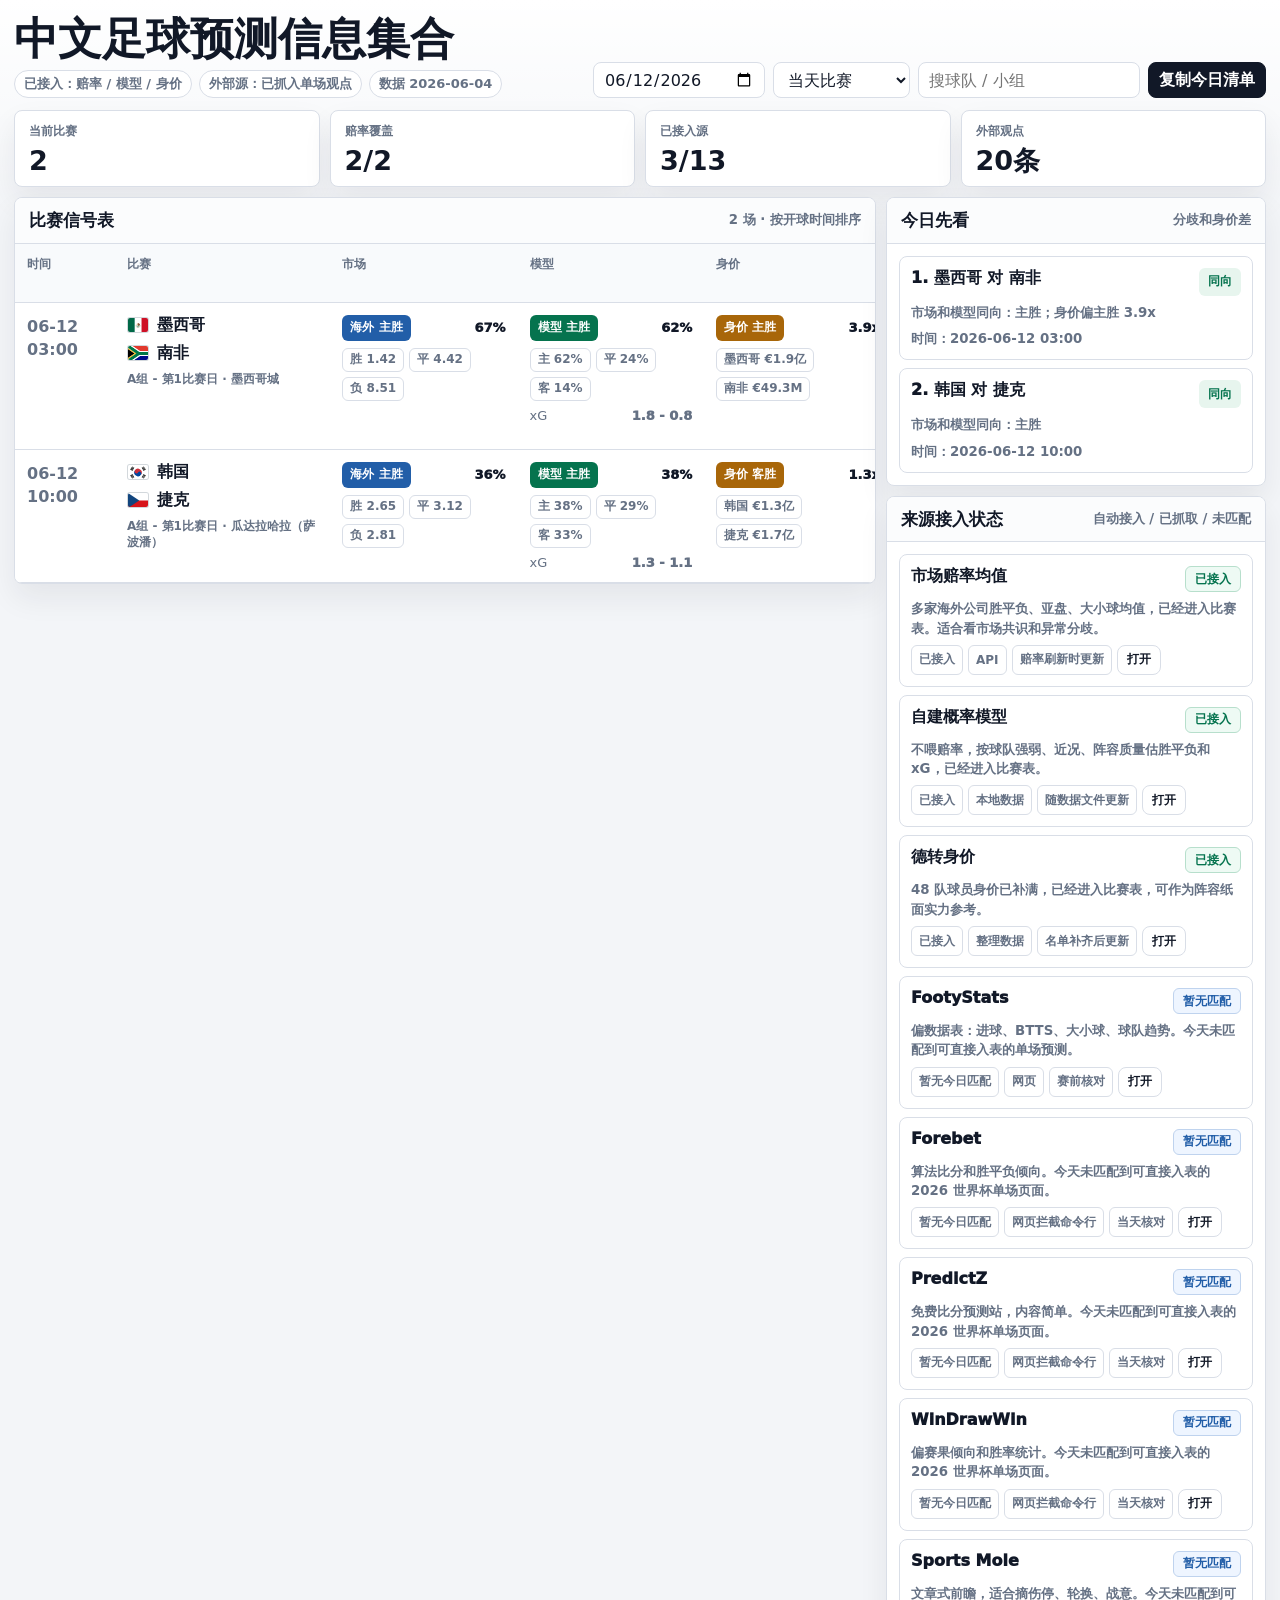
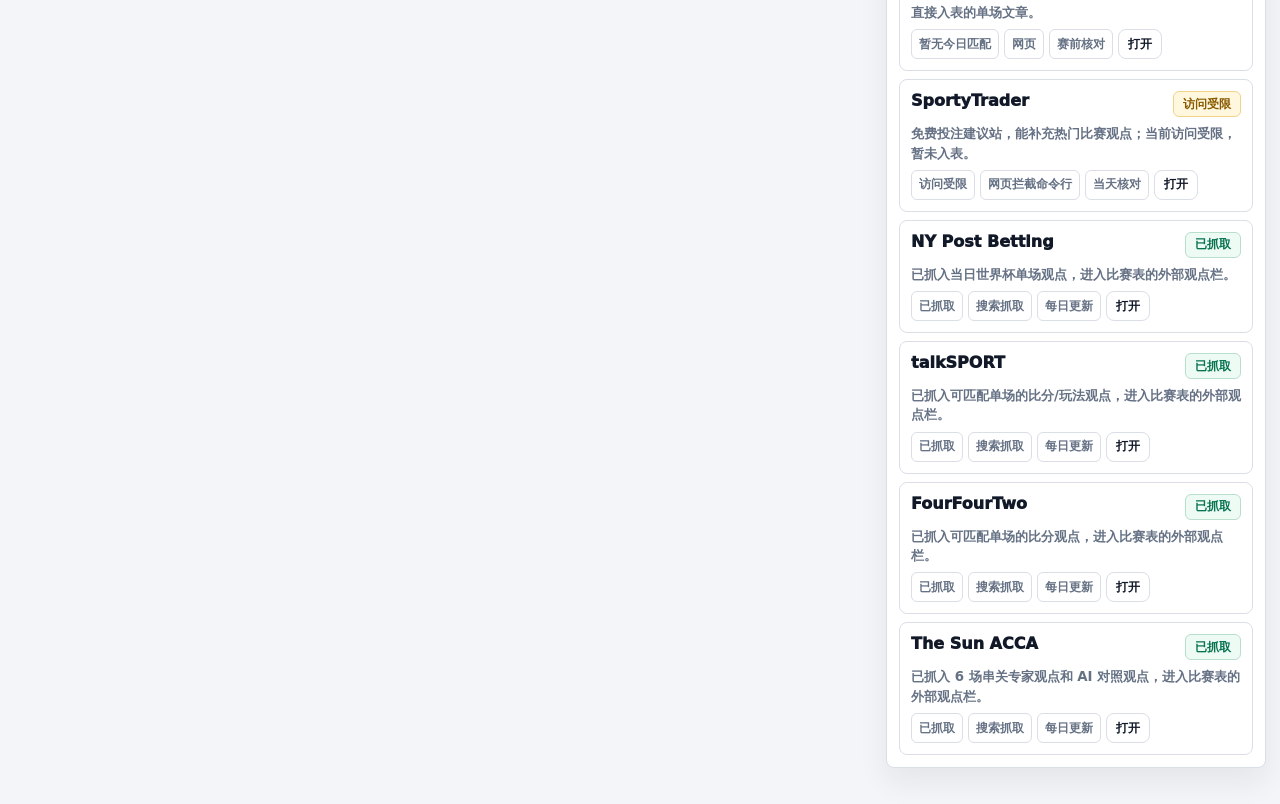
==== commit cd181aab: "Mark unmatched prediction sources" ====
--- a/predictions.html
+++ b/predictions.html
@@ -528,7 +528,7 @@
         <section class="panel">
           <div class="panel-head">
             <h2>来源接入状态</h2>
-            <small>自动接入 / 已抓取 / 待抓取</small>
+            <small>自动接入 / 已抓取 / 未匹配</small>
           </div>
           <div class="source-list" id="source-list"></div>
         </section>
@@ -647,6 +647,8 @@
     function sourceStatusClass(source) {
       if (source.integration === "已接入" || source.status === "已接入") return "ready";
       if (source.integration === "已抓取") return "ready";
+      if (source.integration === "暂无匹配") return "open";
+      if (source.integration === "访问受限") return "external";
       if (source.integration === "待抓取") return "external";
       return "manual";
     }
@@ -822,18 +824,30 @@
       el.date.value = exact || next || available[0] || "2026-06-25";
     }
 
+    async function fetchJsonRequired(url) {
+      const response = await fetch(url, { cache: "no-store" });
+      if (!response.ok) throw new Error(`${url} ${response.status}`);
+      return response.json();
+    }
+
+    async function fetchJsonOptional(url, fallback) {
+      try {
+        const response = await fetch(url, { cache: "no-store" });
+        if (!response.ok) return fallback;
+        return await response.json();
+      } catch (error) {
+        return fallback;
+      }
+    }
+
     async function init() {
       try {
-        const [matchesRes, squadsRes, sourcesRes, externalRes] = await Promise.all([
-          fetch("./data/matches.json", { cache: "no-store" }),
-          fetch("./data/squads.json", { cache: "no-store" }),
-          fetch("./data/prediction-sources.json", { cache: "no-store" }),
-          fetch("./data/external-predictions.json", { cache: "no-store" })
+        const [matchesData, squadsData, sourcesData, externalData] = await Promise.all([
+          fetchJsonRequired("./data/matches.json"),
+          fetchJsonRequired("./data/squads.json"),
+          fetchJsonRequired("./data/prediction-sources.json"),
+          fetchJsonOptional("./data/external-predictions.json", { predictions: [] })
         ]);
-        const matchesData = await matchesRes.json();
-        const squadsData = await squadsRes.json();
-        const sourcesData = await sourcesRes.json();
-        const externalData = await externalRes.json();
         state.squads = squadsData.teams || {};
         state.sources = sourcesData.sources || [];
         state.externalPredictions = (externalData.predictions || []).reduce((map, prediction) => {
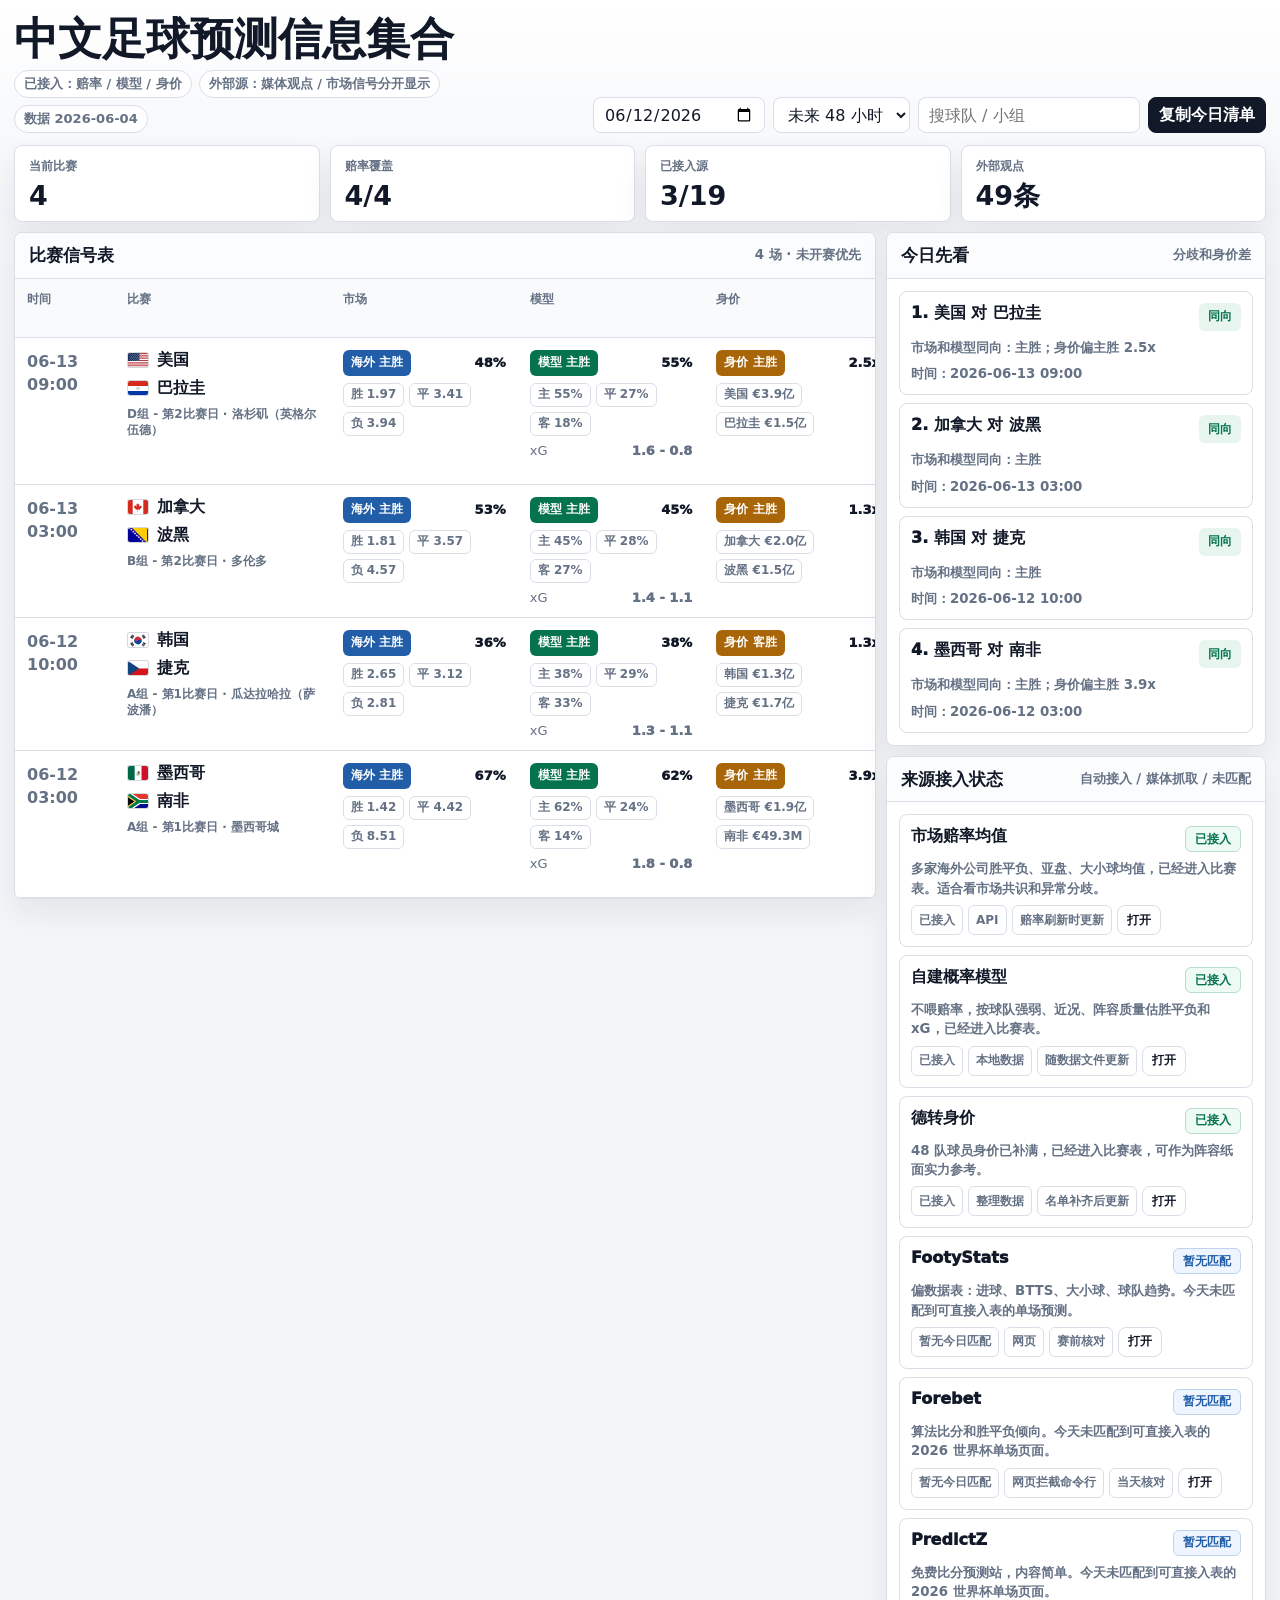
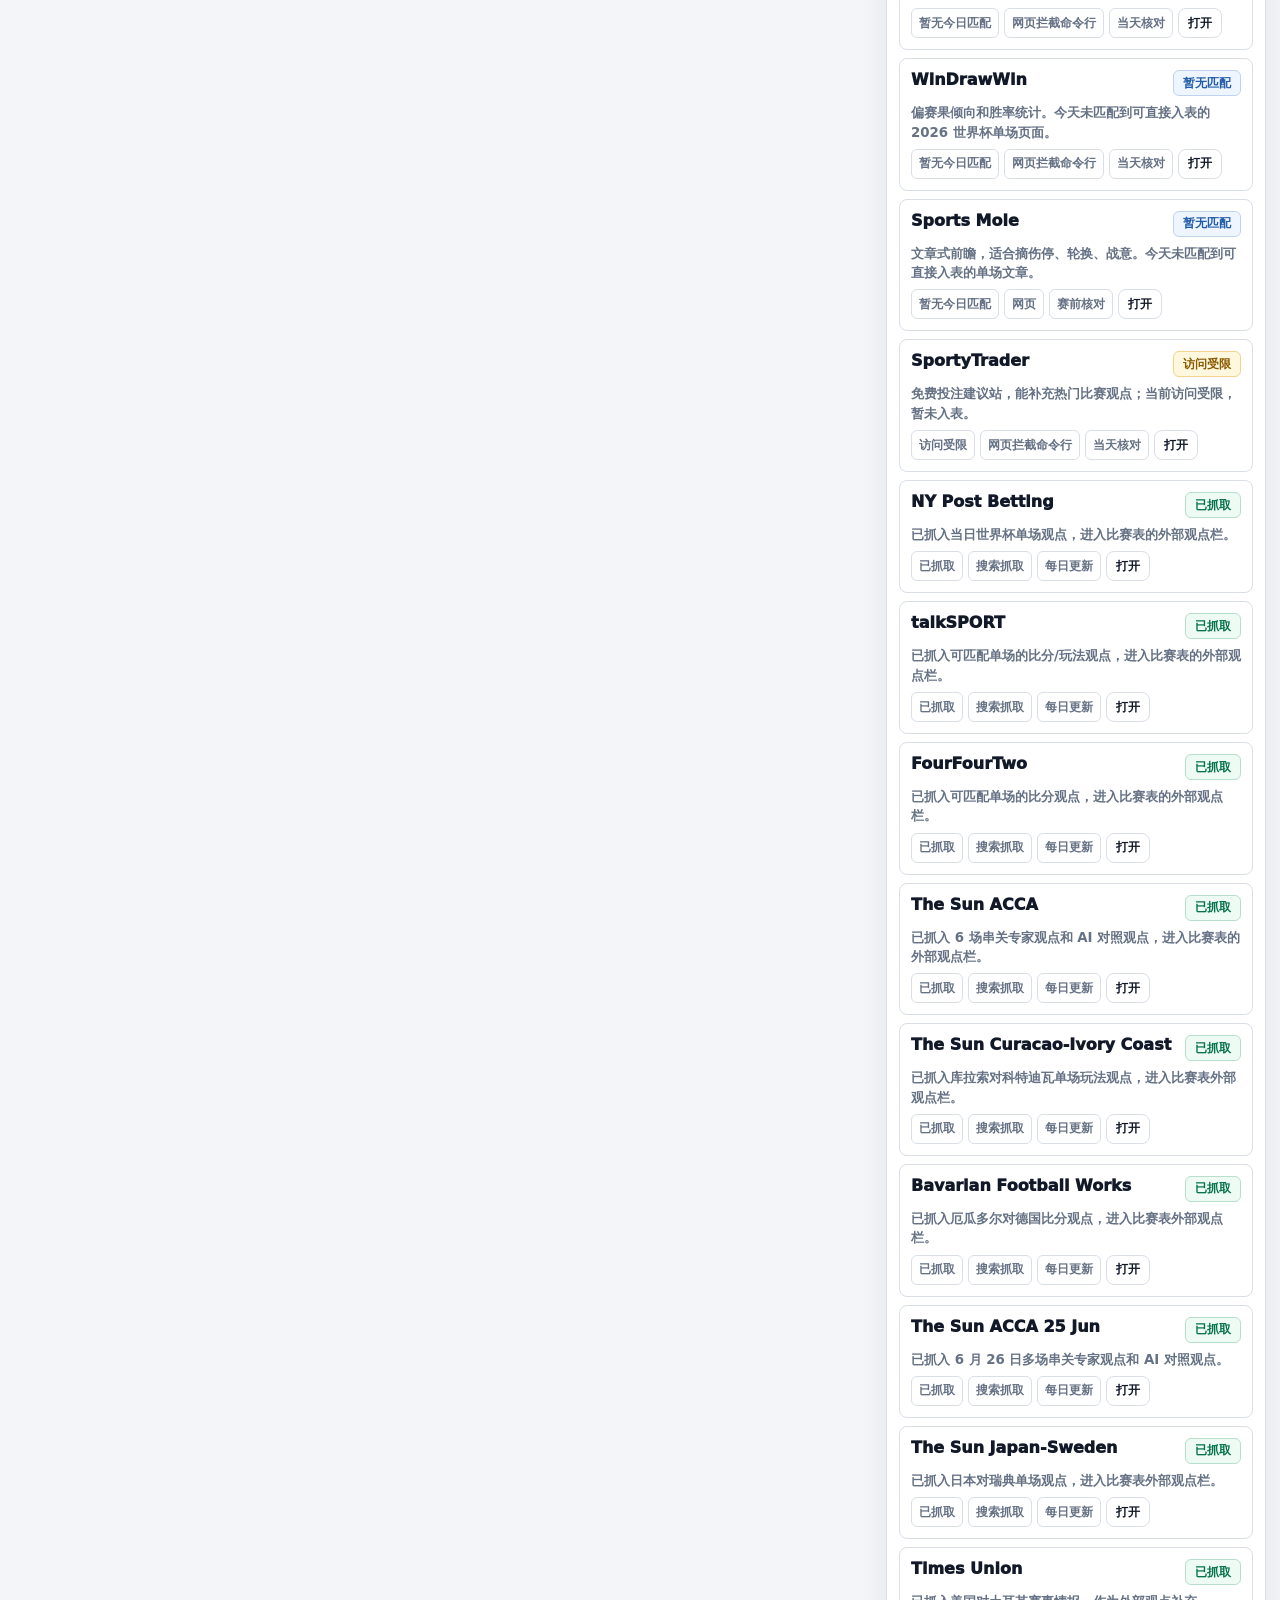
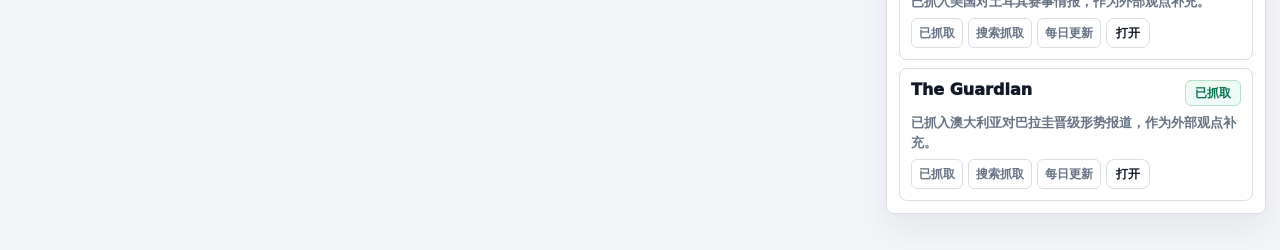
==== commit 199b6dd7: "Cover upcoming prediction signals" ====
--- a/predictions.html
+++ b/predictions.html
@@ -473,7 +473,7 @@
         <h1>中文足球预测信息集合</h1>
         <div class="deck">
           <span class="pill">已接入：赔率 / 模型 / 身价</span>
-          <span class="pill">外部源：已抓入单场观点</span>
+          <span class="pill">外部源：媒体观点 / 市场信号分开显示</span>
           <span class="pill" id="updated-at">读取中</span>
         </div>
       </div>
@@ -481,7 +481,7 @@
         <input id="date-filter" type="date" value="2026-06-25">
         <select id="scope-filter">
           <option value="day">当天比赛</option>
-          <option value="48h">未来 48 小时</option>
+          <option value="48h" selected>未来 48 小时</option>
           <option value="all">全部比赛</option>
           <option value="gap">高分歧</option>
         </select>
@@ -507,7 +507,7 @@
                 <th>市场</th>
                 <th>模型</th>
                 <th>身价</th>
-                <th>外部观点</th>
+                <th>观点/信号</th>
                 <th>读法</th>
               </tr>
             </thead>
@@ -528,7 +528,7 @@
         <section class="panel">
           <div class="panel-head">
             <h2>来源接入状态</h2>
-            <small>自动接入 / 已抓取 / 未匹配</small>
+            <small>自动接入 / 媒体抓取 / 未匹配</small>
           </div>
           <div class="source-list" id="source-list"></div>
         </section>
@@ -710,9 +710,9 @@
       return `<div class="external-picks">${picks.slice(0, 4).map((pick) => `
         <div class="external-pick">
           <b>${esc(pick.sourceName)}：${esc(pick.pick)}</b>
-          <small>${esc(pick.market || "观点")} · 置信 ${esc(pick.confidence || "中")}${pick.score ? ` · 比分 ${esc(pick.score)}` : ""}</small>
+          <small>${esc(pick.market || "观点")} · 信号强度 ${esc(pick.confidence || "中")}${pick.score ? ` · 比分 ${esc(pick.score)}` : ""}</small>
           <small>${esc(pick.summary || "")}</small>
-          <a href="${esc(pick.url)}" target="_blank" rel="noreferrer">原文</a>
+          <a href="${esc(pick.url)}" target="_blank" rel="noreferrer">来源</a>
         </div>
       `).join("")}</div>`;
     }
@@ -748,14 +748,17 @@
           <td data-label="市场"><div class="stack">${oddsHtml(match)}</div></td>
           <td data-label="模型"><div class="stack">${modelHtml(match)}</div></td>
           <td data-label="身价"><div class="stack">${valueHtml(match)}</div></td>
-          <td data-label="外部观点">${externalPredictionsHtml(match)}</td>
+          <td data-label="观点/信号">${externalPredictionsHtml(match)}</td>
           <td data-label="读法">${readHtml(match)}</td>
         </tr>
       `).join("");
     }
 
     function renderBrief(rows) {
+      const now = Date.now();
       const top = rows.slice().sort((a, b) => {
+        const priority = compareMatchPriority(a, b, now);
+        if (priority) return priority;
         const av = (gapLevel(a)[0] === "high" ? 0.35 : 0) + a.gap + Math.min(a.value.ratio || 0, 8) / 100;
         const bv = (gapLevel(b)[0] === "high" ? 0.35 : 0) + b.gap + Math.min(b.value.ratio || 0, 8) / 100;
         return bv - av;
@@ -790,7 +793,22 @@
         if (el.scope.value === "all") return true;
         if (el.scope.value === "gap") return gapLevel(match)[0] === "high";
         return match.kickoffDate >= start && match.kickoffDate < end;
-      }).sort((a, b) => a.kickoffDate - b.kickoffDate);
+      }).sort((a, b) => compareMatchPriority(a, b));
+    }
+
+    function matchPriorityBucket(match, now = Date.now()) {
+      if (match.completed === true || (match.result && match.score)) return 2;
+      const kickoff = match.kickoffDate.getTime();
+      if (kickoff >= now) return 0;
+      return now - kickoff <= 130 * 60 * 1000 ? 1 : 2;
+    }
+
+    function compareMatchPriority(a, b, now = Date.now()) {
+      const aBucket = matchPriorityBucket(a, now);
+      const bBucket = matchPriorityBucket(b, now);
+      if (aBucket !== bBucket) return aBucket - bBucket;
+      if (aBucket === 2) return b.kickoffDate - a.kickoffDate;
+      return a.kickoffDate - b.kickoffDate;
     }
 
     function render() {
@@ -799,7 +817,7 @@
       renderMetrics(rows);
       renderRows(rows);
       renderBrief(rows);
-      el.tableNote.textContent = `${rows.length} 场 · 按开球时间排序`;
+      el.tableNote.textContent = `${rows.length} 场 · 未开赛优先`;
     }
 
     function copyBrief() {
